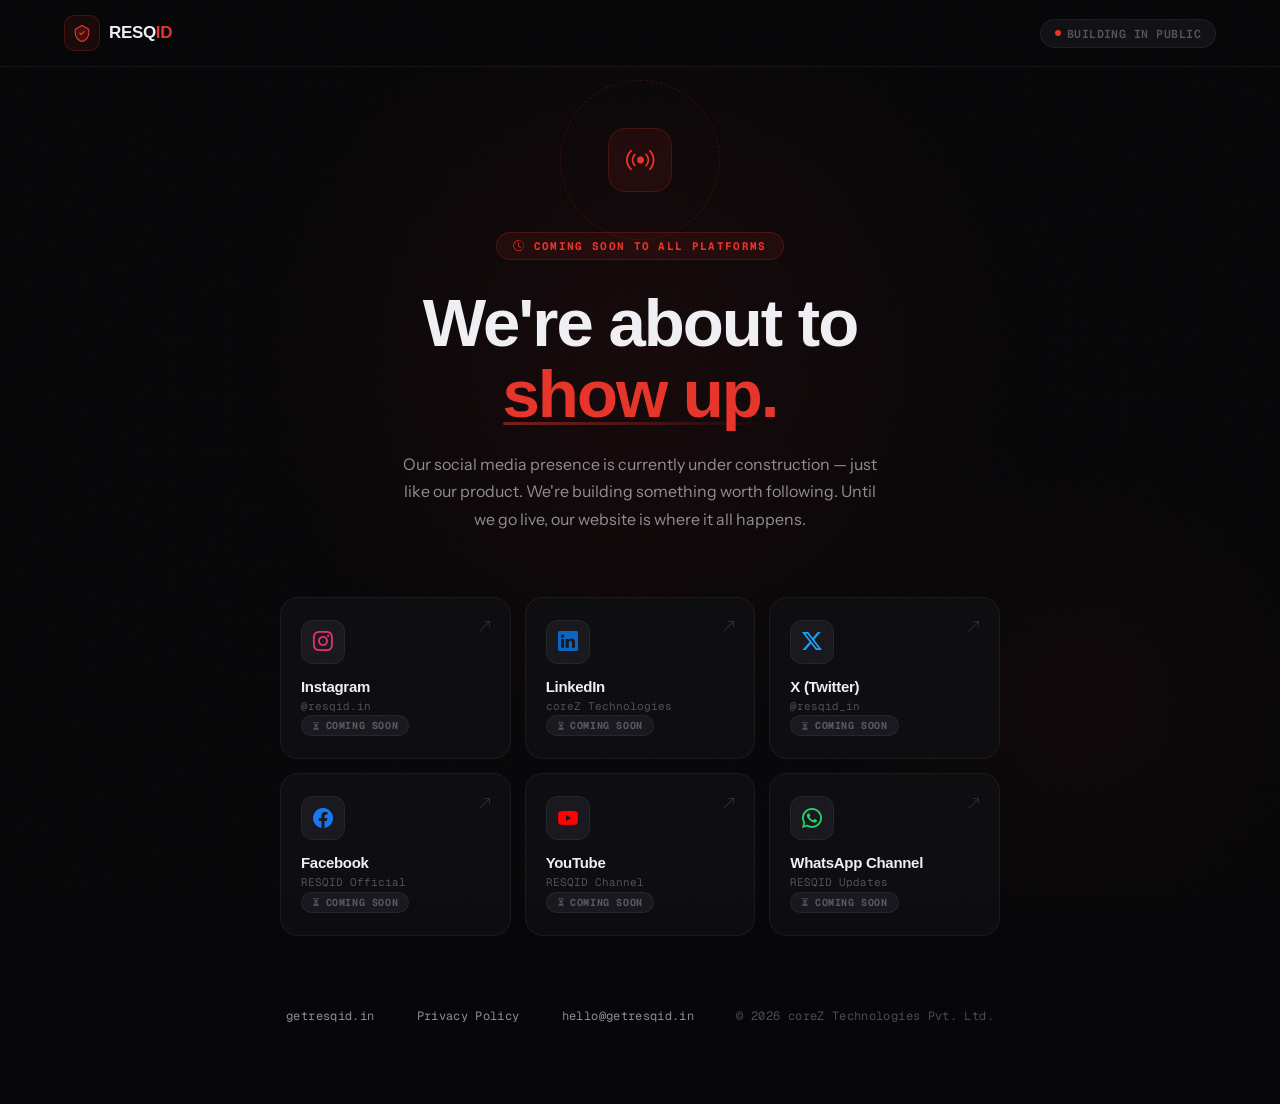
==== coming-soon.html @ dc074400 "fix minor bug" ====
<!doctype html>
<html lang="en">
  <head>
    <meta charset="UTF-8" />
    <meta name="viewport" content="width=device-width, initial-scale=1.0" />
    <title>Follow RESQID – Coming Soon</title>
    <meta
      name="description"
      content="RESQID is arriving on social media. Be the first to know when we go live."
    />
    <link rel="preconnect" href="https://fonts.googleapis.com" />
    <link rel="preconnect" href="https://fonts.gstatic.com" crossorigin />
    <link
      href="https://fonts.googleapis.com/css2?family=Cabinet+Grotesk:wght@400;500;700;800;900&family=Geist+Mono:wght@400;500&family=Instrument+Sans:ital,wght@0,400;0,500;0,600;1,400&display=swap"
      rel="stylesheet"
    />
    <link
      href="https://cdn.jsdelivr.net/npm/bootstrap-icons@1.11.3/font/bootstrap-icons.min.css"
      rel="stylesheet"
    />

    <style>
      :root {
        --red: #e8342a;
        --red-dk: #b5241c;
        --red-lt: rgba(232, 52, 42, 0.09);
        --red-bd: rgba(232, 52, 42, 0.2);
        --red-glow: rgba(232, 52, 42, 0.15);
        --bg: #070709;
        --s1: #0d0d10;
        --s2: #111115;
        --s3: #18181e;
        --s4: #1e1e26;
        --bd: rgba(255, 255, 255, 0.055);
        --bd2: rgba(255, 255, 255, 0.1);
        --tx: #f0f0f4;
        --tx2: rgba(240, 240, 244, 0.58);
        --tx3: rgba(240, 240, 244, 0.3);
        --tx4: rgba(240, 240, 244, 0.15);
        --ok: #10b981;
        --ok-lt: rgba(16, 185, 129, 0.1);
        --r: 12px;
        --rl: 18px;
        --rxl: 26px;
        --ease: cubic-bezier(0.34, 1.18, 0.64, 1);
        --ease-out: cubic-bezier(0, 0, 0.2, 1);
        --ease-spring: cubic-bezier(0.34, 1.56, 0.64, 1);
      }

      *,
      *::before,
      *::after {
        box-sizing: border-box;
        margin: 0;
        padding: 0;
      }

      html {
        overflow-x: hidden;
        scroll-behavior: smooth;
      }

      body {
        font-family: "Instrument Sans", sans-serif;
        background: var(--bg);
        color: var(--tx);
        overflow-x: hidden;
        min-height: 100vh;
        -webkit-font-smoothing: antialiased;
        text-rendering: optimizeLegibility;
      }

      h1,
      h2,
      h3,
      h4,
      h5,
      h6 {
        font-family: "Cabinet Grotesk", sans-serif;
      }

      ::selection {
        background: rgba(232, 52, 42, 0.18);
        color: var(--red);
      }

      ::-webkit-scrollbar {
        width: 3px;
      }
      ::-webkit-scrollbar-track {
        background: var(--bg);
      }
      ::-webkit-scrollbar-thumb {
        background: var(--red-bd);
        border-radius: 99px;
      }

      a {
        text-decoration: none;
        color: inherit;
      }

      /* ── NOISE OVERLAY ── */
      body::before {
        content: "";
        position: fixed;
        inset: 0;
        background-image: url("data:image/svg+xml,%3Csvg viewBox='0 0 512 512' xmlns='http://www.w3.org/2000/svg'%3E%3Cfilter id='noise'%3E%3CfeTurbulence type='fractalNoise' baseFrequency='0.85' numOctaves='4' stitchTiles='stitch'/%3E%3C/filter%3E%3Crect width='100%25' height='100%25' filter='url(%23noise)' opacity='1'/%3E%3C/svg%3E");
        opacity: 0.022;
        pointer-events: none;
        z-index: 9990;
      }

      /* ── AMBIENT BACKGROUND ── */
      .bg-ambient {
        position: fixed;
        inset: 0;
        pointer-events: none;
        z-index: 0;
        overflow: hidden;
      }

      .bg-ambient::before {
        content: "";
        position: absolute;
        width: 900px;
        height: 900px;
        left: 50%;
        top: 50%;
        transform: translate(-50%, -60%);
        background: radial-gradient(
          ellipse,
          rgba(232, 52, 42, 0.07) 0%,
          transparent 65%
        );
        animation: pulse-bg 8s ease-in-out infinite alternate;
      }

      .bg-ambient::after {
        content: "";
        position: absolute;
        width: 600px;
        height: 600px;
        right: -100px;
        bottom: -100px;
        background: radial-gradient(
          ellipse,
          rgba(232, 52, 42, 0.04) 0%,
          transparent 65%
        );
        animation: pulse-bg 11s ease-in-out infinite alternate-reverse;
      }

      .bg-grid {
        position: fixed;
        inset: 0;
        pointer-events: none;
        z-index: 0;
        background-image:
          linear-gradient(rgba(232, 52, 42, 0.025) 1px, transparent 1px),
          linear-gradient(90deg, rgba(232, 52, 42, 0.025) 1px, transparent 1px);
        background-size: 56px 56px;
        mask-image: radial-gradient(
          ellipse 80% 80% at 50% 50%,
          black 0%,
          transparent 100%
        );
      }

      @keyframes pulse-bg {
        from {
          opacity: 0.6;
          transform: translate(-50%, -60%) scale(1);
        }
        to {
          opacity: 1;
          transform: translate(-50%, -60%) scale(1.12);
        }
      }

      /* ── NAV ── */
      #nav {
        position: fixed;
        top: 0;
        left: 0;
        right: 0;
        z-index: 1000;
        background: rgba(7, 7, 9, 0.88);
        backdrop-filter: blur(12px) saturate(1.3);
        -webkit-backdrop-filter: blur(12px) saturate(1.3);
        border-bottom: 1px solid var(--bd);
      }

      .nav-in {
        max-width: 1200px;
        margin: 0 auto;
        display: flex;
        align-items: center;
        justify-content: space-between;
        padding: 15px 24px;
      }

      .nav-logo {
        display: flex;
        align-items: center;
        gap: 9px;
      }

      .nav-logo-icon {
        width: 36px;
        height: 36px;
        background: var(--red-lt);
        border: 1px solid var(--red-bd);
        border-radius: 10px;
        display: flex;
        align-items: center;
        justify-content: center;
        transition:
          transform 0.4s var(--ease-spring),
          box-shadow 0.3s var(--ease-out);
      }

      .nav-logo:hover .nav-logo-icon {
        transform: rotate(-12deg) scale(1.12);
        box-shadow: 0 0 22px rgba(232, 52, 42, 0.35);
      }

      .nav-logo-txt {
        font-family: "Cabinet Grotesk", sans-serif;
        font-size: 17px;
        font-weight: 900;
        color: var(--tx);
        letter-spacing: -0.02em;
      }

      .nav-logo-txt span {
        color: var(--red);
      }

      .nav-badge {
        display: inline-flex;
        align-items: center;
        gap: 6px;
        padding: 6px 14px;
        border-radius: 99px;
        border: 1px solid var(--bd);
        background: var(--s2);
        font-size: 11.5px;
        font-weight: 600;
        color: var(--tx3);
        letter-spacing: 0.04em;
        text-transform: uppercase;
        font-family: "Geist Mono", monospace;
      }

      .dot-pulse {
        width: 6px;
        height: 6px;
        border-radius: 50%;
        background: var(--red);
        animation: dot-pulse 2s ease-in-out infinite;
      }

      @keyframes dot-pulse {
        0%,
        100% {
          opacity: 1;
          box-shadow: 0 0 0 0 rgba(232, 52, 42, 0.5);
        }
        50% {
          opacity: 0.7;
          box-shadow: 0 0 0 5px rgba(232, 52, 42, 0);
        }
      }

      /* ── MAIN LAYOUT ── */
      .page-wrap {
        position: relative;
        z-index: 1;
        min-height: 100vh;
        display: flex;
        flex-direction: column;
        align-items: center;
        justify-content: center;
        padding: 120px 24px 80px;
      }

      /* ── HERO ── */
      .hero {
        text-align: center;
        max-width: 640px;
        margin: 0 auto 64px;
      }

      .hero-eyebrow {
        display: inline-flex;
        align-items: center;
        gap: 8px;
        padding: 6px 16px;
        border-radius: 99px;
        border: 1px solid var(--red-bd);
        background: var(--red-lt);
        font-size: 11px;
        font-weight: 700;
        color: var(--red);
        letter-spacing: 0.12em;
        text-transform: uppercase;
        font-family: "Geist Mono", monospace;
        margin-bottom: 28px;
        animation: fade-up 0.6s var(--ease-out) both;
      }

      .hero-title {
        font-family: "Cabinet Grotesk", sans-serif;
        font-size: clamp(2.6rem, 6vw, 4.2rem);
        font-weight: 900;
        line-height: 1.05;
        letter-spacing: -0.03em;
        color: var(--tx);
        margin-bottom: 22px;
        animation: fade-up 0.6s var(--ease-out) 0.1s both;
      }

      .hero-title .accent {
        color: var(--red);
        position: relative;
        display: inline-block;
      }

      .hero-title .accent::after {
        content: "";
        position: absolute;
        bottom: 4px;
        left: 0;
        right: 0;
        height: 3px;
        background: linear-gradient(90deg, var(--red), transparent);
        border-radius: 99px;
        opacity: 0.5;
      }

      .hero-body {
        font-size: 1rem;
        line-height: 1.7;
        color: var(--tx2);
        max-width: 480px;
        margin: 0 auto;
        animation: fade-up 0.6s var(--ease-out) 0.2s both;
      }

      /* ── SOCIAL GRID ── */
      .social-grid {
        display: grid;
        grid-template-columns: repeat(3, 1fr);
        gap: 14px;
        max-width: 720px;
        width: 100%;
        margin: 0 auto;
        animation: fade-up 0.6s var(--ease-out) 0.3s both;
      }

      @media (max-width: 600px) {
        .social-grid {
          grid-template-columns: 1fr 1fr;
        }
      }

      @media (max-width: 380px) {
        .social-grid {
          grid-template-columns: 1fr;
        }
      }

      .social-card {
        position: relative;
        display: flex;
        flex-direction: column;
        align-items: flex-start;
        gap: 14px;
        padding: 22px 20px;
        border-radius: var(--rl);
        border: 1px solid var(--bd);
        background: var(--s1);
        cursor: pointer;
        overflow: hidden;
        transition:
          border-color 0.25s var(--ease-out),
          transform 0.35s var(--ease-spring),
          box-shadow 0.3s var(--ease-out);
        text-align: left;
      }

      .social-card::before {
        content: "";
        position: absolute;
        inset: 0;
        opacity: 0;
        transition: opacity 0.3s var(--ease-out);
      }

      .social-card:hover {
        transform: translateY(-4px) scale(1.015);
        border-color: var(--bd2);
      }

      .social-card:hover::before {
        opacity: 1;
      }

      /* Per-platform accent colors */
      .social-card[data-platform="instagram"] {
        --accent: #e1306c;
      }
      .social-card[data-platform="linkedin"] {
        --accent: #0a66c2;
      }
      .social-card[data-platform="twitter"] {
        --accent: #1d9bf0;
      }
      .social-card[data-platform="facebook"] {
        --accent: #1877f2;
      }
      .social-card[data-platform="youtube"] {
        --accent: #ff0000;
      }
      .social-card[data-platform="whatsapp"] {
        --accent: #25d366;
      }

      .social-card::before {
        background: radial-gradient(
          ellipse 120% 120% at 0% 0%,
          rgba(var(--accent-rgb, 232, 52, 42), 0.06),
          transparent 70%
        );
      }

      .social-card:hover {
        box-shadow:
          0 8px 32px rgba(0, 0, 0, 0.35),
          0 0 0 1px rgba(255, 255, 255, 0.06);
      }

      /* Accent glow on hover via pseudo + custom props */
      .social-card[data-platform="instagram"]:hover {
        box-shadow:
          0 8px 32px rgba(0, 0, 0, 0.35),
          0 0 24px rgba(225, 48, 108, 0.1);
        border-color: rgba(225, 48, 108, 0.2);
      }
      .social-card[data-platform="linkedin"]:hover {
        box-shadow:
          0 8px 32px rgba(0, 0, 0, 0.35),
          0 0 24px rgba(10, 102, 194, 0.12);
        border-color: rgba(10, 102, 194, 0.25);
      }
      .social-card[data-platform="twitter"]:hover {
        box-shadow:
          0 8px 32px rgba(0, 0, 0, 0.35),
          0 0 24px rgba(29, 155, 240, 0.12);
        border-color: rgba(29, 155, 240, 0.25);
      }
      .social-card[data-platform="facebook"]:hover {
        box-shadow:
          0 8px 32px rgba(0, 0, 0, 0.35),
          0 0 24px rgba(24, 119, 242, 0.12);
        border-color: rgba(24, 119, 242, 0.25);
      }
      .social-card[data-platform="youtube"]:hover {
        box-shadow:
          0 8px 32px rgba(0, 0, 0, 0.35),
          0 0 24px rgba(255, 0, 0, 0.12);
        border-color: rgba(255, 0, 0, 0.2);
      }
      .social-card[data-platform="whatsapp"]:hover {
        box-shadow:
          0 8px 32px rgba(0, 0, 0, 0.35),
          0 0 24px rgba(37, 211, 102, 0.12);
        border-color: rgba(37, 211, 102, 0.2);
      }

      .card-icon-wrap {
        width: 44px;
        height: 44px;
        border-radius: 12px;
        display: flex;
        align-items: center;
        justify-content: center;
        font-size: 20px;
        background: var(--s3);
        border: 1px solid var(--bd);
        transition:
          transform 0.35s var(--ease-spring),
          background 0.25s;
        flex-shrink: 0;
      }

      .social-card:hover .card-icon-wrap {
        transform: scale(1.1) rotate(-6deg);
      }

      /* Icon colors */
      .social-card[data-platform="instagram"] .card-icon-wrap {
        color: #e1306c;
      }
      .social-card[data-platform="linkedin"] .card-icon-wrap {
        color: #0a66c2;
      }
      .social-card[data-platform="twitter"] .card-icon-wrap {
        color: #1d9bf0;
      }
      .social-card[data-platform="facebook"] .card-icon-wrap {
        color: #1877f2;
      }
      .social-card[data-platform="youtube"] .card-icon-wrap {
        color: #ff0000;
      }
      .social-card[data-platform="whatsapp"] .card-icon-wrap {
        color: #25d366;
      }

      .card-info {
        flex: 1;
        min-width: 0;
      }

      .card-name {
        font-family: "Cabinet Grotesk", sans-serif;
        font-size: 15px;
        font-weight: 800;
        color: var(--tx);
        margin-bottom: 4px;
        letter-spacing: -0.02em;
      }

      .card-handle {
        font-family: "Geist Mono", monospace;
        font-size: 11px;
        color: var(--tx3);
        white-space: nowrap;
        overflow: hidden;
        text-overflow: ellipsis;
      }

      .card-badge {
        margin-top: 2px;
        display: inline-flex;
        align-items: center;
        gap: 5px;
        padding: 3px 10px;
        border-radius: 99px;
        font-size: 10px;
        font-weight: 700;
        letter-spacing: 0.06em;
        text-transform: uppercase;
        font-family: "Geist Mono", monospace;
        background: var(--s3);
        border: 1px solid var(--bd);
        color: var(--tx3);
        width: fit-content;
        transition: all 0.25s var(--ease-out);
      }

      .card-badge i {
        font-size: 8px;
      }

      .card-arrow {
        position: absolute;
        top: 20px;
        right: 18px;
        color: var(--tx4);
        font-size: 14px;
        transition:
          transform 0.3s var(--ease-spring),
          color 0.2s;
      }

      .social-card:hover .card-arrow {
        color: var(--tx2);
        transform: translate(3px, -3px);
      }

      /* ── MODAL ── */
      .modal-overlay {
        position: fixed;
        inset: 0;
        z-index: 9000;
        background: rgba(7, 7, 9, 0.85);
        backdrop-filter: blur(12px) saturate(1.3);
        -webkit-backdrop-filter: blur(12px) saturate(1.3);
        display: flex;
        align-items: center;
        justify-content: center;
        padding: 24px;
        opacity: 0;
        pointer-events: none;
        transition: opacity 0.25s var(--ease-out);
      }

      .modal-overlay.open {
        opacity: 1;
        pointer-events: all;
      }

      .modal {
        position: relative;
        background: var(--s2);
        border: 1px solid var(--bd2);
        border-radius: var(--rxl);
        padding: 48px 40px 40px;
        max-width: 440px;
        width: 100%;
        text-align: center;
        transform: scale(0.92) translateY(20px);
        transition: transform 0.4s var(--ease-spring);
        box-shadow:
          0 32px 80px rgba(0, 0, 0, 0.6),
          0 0 0 1px rgba(255, 255, 255, 0.04);
      }

      .modal-overlay.open .modal {
        transform: scale(1) translateY(0);
      }

      .modal-close {
        position: absolute;
        top: 16px;
        right: 16px;
        width: 32px;
        height: 32px;
        border-radius: 8px;
        border: 1px solid var(--bd);
        background: var(--s3);
        color: var(--tx3);
        display: flex;
        align-items: center;
        justify-content: center;
        cursor: pointer;
        font-size: 14px;
        transition: all 0.2s var(--ease-out);
      }

      .modal-close:hover {
        background: var(--s4);
        color: var(--tx);
        border-color: var(--bd2);
      }

      .modal-icon {
        width: 72px;
        height: 72px;
        border-radius: 20px;
        display: flex;
        align-items: center;
        justify-content: center;
        font-size: 32px;
        margin: 0 auto 24px;
        border: 1px solid var(--bd);
        background: var(--s3);
        transition: transform 0.4s var(--ease-spring);
      }

      .modal-overlay.open .modal-icon {
        animation: icon-bounce 0.6s var(--ease-spring) 0.1s both;
      }

      @keyframes icon-bounce {
        from {
          transform: scale(0.7) rotate(-10deg);
          opacity: 0;
        }
        to {
          transform: scale(1) rotate(0deg);
          opacity: 1;
        }
      }

      .modal-platform {
        font-family: "Geist Mono", monospace;
        font-size: 10px;
        font-weight: 600;
        letter-spacing: 0.12em;
        text-transform: uppercase;
        color: var(--tx3);
        margin-bottom: 10px;
      }

      .modal-title {
        font-family: "Cabinet Grotesk", sans-serif;
        font-size: 1.75rem;
        font-weight: 900;
        letter-spacing: -0.03em;
        color: var(--tx);
        margin-bottom: 14px;
        line-height: 1.1;
      }

      .modal-body {
        font-size: 0.9rem;
        line-height: 1.7;
        color: var(--tx2);
        margin-bottom: 28px;
      }

      .modal-cta {
        display: inline-flex;
        align-items: center;
        gap: 8px;
        padding: 13px 26px;
        border-radius: var(--r);
        background: var(--s3);
        border: 1px solid var(--bd2);
        color: var(--tx2);
        font-size: 13.5px;
        font-weight: 600;
        cursor: default;
        margin-bottom: 16px;
        width: 100%;
        justify-content: center;
        transition: all 0.2s;
      }

      .modal-note {
        font-size: 11px;
        color: var(--tx3);
        font-family: "Geist Mono", monospace;
        letter-spacing: 0.03em;
      }

      .modal-note a {
        color: var(--red);
        text-decoration: underline;
        text-underline-offset: 3px;
      }

      /* ── FOOTER STRIP ── */
      .bottom-strip {
        margin-top: 72px;
        text-align: center;
        animation: fade-up 0.6s var(--ease-out) 0.45s both;
      }

      .bottom-strip p {
        font-size: 12px;
        color: var(--tx3);
        font-family: "Geist Mono", monospace;
        letter-spacing: 0.03em;
      }

      .bottom-strip a {
        color: var(--tx2);
        transition: color 0.2s;
      }

      .bottom-strip a:hover {
        color: var(--tx);
      }

      .divider {
        display: inline-block;
        margin: 0 10px;
        opacity: 0.3;
      }

      /* ── ANIMATIONS ── */
      @keyframes fade-up {
        from {
          opacity: 0;
          transform: translateY(18px);
        }
        to {
          opacity: 1;
          transform: translateY(0);
        }
      }

      /* ── STAGGER CARDS ── */
      .social-card:nth-child(1) {
        animation: fade-up 0.5s var(--ease-out) 0.3s both;
      }
      .social-card:nth-child(2) {
        animation: fade-up 0.5s var(--ease-out) 0.36s both;
      }
      .social-card:nth-child(3) {
        animation: fade-up 0.5s var(--ease-out) 0.42s both;
      }
      .social-card:nth-child(4) {
        animation: fade-up 0.5s var(--ease-out) 0.48s both;
      }
      .social-card:nth-child(5) {
        animation: fade-up 0.5s var(--ease-out) 0.54s both;
      }
      .social-card:nth-child(6) {
        animation: fade-up 0.5s var(--ease-out) 0.6s both;
      }

      /* ── RIPPLE ── */
      .ripple-ring {
        position: absolute;
        inset: -40px;
        border-radius: 50%;
        border: 1px dashed var(--red-bd);
        animation: ripple-spin 30s linear infinite;
        pointer-events: none;
      }

      @keyframes ripple-spin {
        from {
          transform: rotate(0deg);
        }
        to {
          transform: rotate(360deg);
        }
      }

      .hero-icon-wrap {
        position: relative;
        width: 80px;
        height: 80px;
        margin: 0 auto 32px;
        display: flex;
        align-items: center;
        justify-content: center;
      }

      .hero-icon {
        width: 64px;
        height: 64px;
        border-radius: 18px;
        background: var(--red-lt);
        border: 1px solid var(--red-bd);
        display: flex;
        align-items: center;
        justify-content: center;
        font-size: 28px;
        color: var(--red);
        position: relative;
        z-index: 1;
        animation: hero-icon-float 4s ease-in-out infinite alternate;
      }

      @keyframes hero-icon-float {
        from {
          transform: translateY(0px) rotate(0deg);
        }
        to {
          transform: translateY(-6px) rotate(3deg);
        }
      }
    </style>
  </head>

  <body>
    <!-- Backgrounds -->
    <div class="bg-ambient"></div>
    <div class="bg-grid"></div>

    <!-- Nav -->
    <nav id="nav">
      <div class="nav-in">
        <a href="/" class="nav-logo">
          <div class="nav-logo-icon">
            <svg width="18" height="18" viewBox="0 0 24 24" fill="none">
              <path
                d="M12 2L3 7v5c0 5.25 3.8 10.15 9 11.35C17.2 22.15 21 17.25 21 12V7L12 2z"
                fill="#e8342a"
                opacity=".18"
              />
              <path
                d="M12 2L3 7v5c0 5.25 3.8 10.15 9 11.35C17.2 22.15 21 17.25 21 12V7L12 2z"
                stroke="#e8342a"
                stroke-width="1.5"
                stroke-linejoin="round"
              />
              <path
                d="M9 12l2 2 4-4"
                stroke="#e8342a"
                stroke-width="1.5"
                stroke-linecap="round"
                stroke-linejoin="round"
              />
            </svg>
          </div>
          <span class="nav-logo-txt">RESQ<span>ID</span></span>
        </a>
        <div class="nav-badge">
          <div class="dot-pulse"></div>
          Building in Public
        </div>
      </div>
    </nav>

    <!-- Page -->
    <div class="page-wrap">
      <!-- Hero -->
      <div class="hero">
        <div class="hero-icon-wrap">
          <div class="ripple-ring"></div>
          <div class="hero-icon">
            <i class="bi bi-broadcast"></i>
          </div>
        </div>

        <div class="hero-eyebrow">
          <i class="bi bi-clock-history"></i>
          Coming Soon to All Platforms
        </div>

        <h1 class="hero-title">
          We're about to<br />
          <span class="accent">show up.</span>
        </h1>

        <p class="hero-body">
          Our social media presence is currently under construction — just like
          our product. We're building something worth following. Until we go
          live, our website is where it all happens.
        </p>
      </div>

      <!-- Social Cards -->
      <div class="social-grid">
        <!-- Instagram -->
        <div
          class="social-card"
          data-platform="instagram"
          data-name="Instagram"
          data-handle="@resqid.in"
          data-desc="Behind-the-scenes, product updates, and stories from our journey — from student desks to school corridors."
          onclick="openModal(this)"
        >
          <div class="card-arrow"><i class="bi bi-arrow-up-right"></i></div>
          <div class="card-icon-wrap"><i class="bi bi-instagram"></i></div>
          <div class="card-info">
            <div class="card-name">Instagram</div>
            <div class="card-handle">@resqid.in</div>
            <div class="card-badge">
              <i class="bi bi-hourglass-split"></i> Coming Soon
            </div>
          </div>
        </div>

        <!-- LinkedIn -->
        <div
          class="social-card"
          data-platform="linkedin"
          data-name="LinkedIn"
          data-handle="RESQID · coreZ Technologies"
          data-desc="Company milestones, product announcements, and thought leadership on school safety and student tech in India."
          onclick="openModal(this)"
        >
          <div class="card-arrow"><i class="bi bi-arrow-up-right"></i></div>
          <div class="card-icon-wrap"><i class="bi bi-linkedin"></i></div>
          <div class="card-info">
            <div class="card-name">LinkedIn</div>
            <div class="card-handle">coreZ Technologies</div>
            <div class="card-badge">
              <i class="bi bi-hourglass-split"></i> Coming Soon
            </div>
          </div>
        </div>

        <!-- X / Twitter -->
        <div
          class="social-card"
          data-platform="twitter"
          data-name="X (Twitter)"
          data-handle="@resqid_in"
          data-desc="Real-time product thoughts, launch updates, and honest founder commentary. We'll say what we mean."
          onclick="openModal(this)"
        >
          <div class="card-arrow"><i class="bi bi-arrow-up-right"></i></div>
          <div class="card-icon-wrap"><i class="bi bi-twitter-x"></i></div>
          <div class="card-info">
            <div class="card-name">X (Twitter)</div>
            <div class="card-handle">@resqid_in</div>
            <div class="card-badge">
              <i class="bi bi-hourglass-split"></i> Coming Soon
            </div>
          </div>
        </div>

        <!-- Facebook -->
        <div
          class="social-card"
          data-platform="facebook"
          data-name="Facebook"
          data-handle="RESQID Official"
          data-desc="Community updates, school partnership news, and parent-facing announcements about RESQID rollouts."
          onclick="openModal(this)"
        >
          <div class="card-arrow"><i class="bi bi-arrow-up-right"></i></div>
          <div class="card-icon-wrap"><i class="bi bi-facebook"></i></div>
          <div class="card-info">
            <div class="card-name">Facebook</div>
            <div class="card-handle">RESQID Official</div>
            <div class="card-badge">
              <i class="bi bi-hourglass-split"></i> Coming Soon
            </div>
          </div>
        </div>

        <!-- YouTube -->
        <div
          class="social-card"
          data-platform="youtube"
          data-name="YouTube"
          data-handle="RESQID"
          data-desc="Product walkthroughs, school onboarding guides, and the story of building RESQID from the ground up."
          onclick="openModal(this)"
        >
          <div class="card-arrow"><i class="bi bi-arrow-up-right"></i></div>
          <div class="card-icon-wrap"><i class="bi bi-youtube"></i></div>
          <div class="card-info">
            <div class="card-name">YouTube</div>
            <div class="card-handle">RESQID Channel</div>
            <div class="card-badge">
              <i class="bi bi-hourglass-split"></i> Coming Soon
            </div>
          </div>
        </div>

        <!-- WhatsApp Channel -->
        <div
          class="social-card"
          data-platform="whatsapp"
          data-name="WhatsApp Channel"
          data-handle="RESQID Updates"
          data-desc="Instant launch alerts, school enrollment open dates, and critical product updates — delivered directly to your WhatsApp."
          onclick="openModal(this)"
        >
          <div class="card-arrow"><i class="bi bi-arrow-up-right"></i></div>
          <div class="card-icon-wrap"><i class="bi bi-whatsapp"></i></div>
          <div class="card-info">
            <div class="card-name">WhatsApp Channel</div>
            <div class="card-handle">RESQID Updates</div>
            <div class="card-badge">
              <i class="bi bi-hourglass-split"></i> Coming Soon
            </div>
          </div>
        </div>
      </div>

      <!-- Bottom strip -->
      <div class="bottom-strip">
        <p>
          <a href="/">getresqid.in</a>
          <span class="divider">·</span>
          <a href="/privacy-policy.html">Privacy Policy</a>
          <span class="divider">·</span>
          <a href="mailto:hello@getresqid.in">hello@getresqid.in</a>
          <span class="divider">·</span>
          © 2026 coreZ Technologies Pvt. Ltd.
        </p>
      </div>
    </div>

    <!-- Modal -->
    <div class="modal-overlay" id="modal" onclick="closeModal(event)">
      <div class="modal">
        <button class="modal-close" onclick="closeModalBtn()">
          <i class="bi bi-x"></i>
        </button>

        <div class="modal-icon" id="modal-icon"></div>
        <div class="modal-platform" id="modal-platform"></div>
        <h2 class="modal-title" id="modal-title"></h2>
        <p class="modal-body" id="modal-body"></p>

        <div class="modal-cta">
          <i class="bi bi-hourglass-split"></i>
          Page not live yet — check back soon
        </div>

        <p class="modal-note">
          In the meantime, visit us at
          <a href="/">getresqid.in</a>
          &nbsp;or write to
          <a href="mailto:hello@getresqid.in">hello@getresqid.in</a>
        </p>
      </div>
    </div>

    <script>
      const iconMap = {
        instagram: "bi bi-instagram",
        linkedin: "bi bi-linkedin",
        twitter: "bi bi-twitter-x",
        facebook: "bi bi-facebook",
        youtube: "bi bi-youtube",
        whatsapp: "bi bi-whatsapp",
      };

      const colorMap = {
        instagram: "#e1306c",
        linkedin: "#0a66c2",
        twitter: "#1d9bf0",
        facebook: "#1877f2",
        youtube: "#ff0000",
        whatsapp: "#25d366",
      };

      function openModal(card) {
        const platform = card.dataset.platform;
        const name = card.dataset.name;
        const handle = card.dataset.handle;
        const desc = card.dataset.desc;
        const color = colorMap[platform];

        const icon = document.getElementById("modal-icon");
        icon.innerHTML = `<i class="${iconMap[platform]}" style="color:${color}"></i>`;
        icon.style.borderColor = color + "33";
        icon.style.background = color + "11";

        document.getElementById("modal-platform").textContent =
          platform.toUpperCase();
        document.getElementById("modal-title").textContent = name;
        document.getElementById("modal-body").textContent = desc;

        document.getElementById("modal").classList.add("open");
        document.body.style.overflow = "hidden";
      }

      function closeModal(e) {
        if (e.target === document.getElementById("modal")) closeModalBtn();
      }

      function closeModalBtn() {
        document.getElementById("modal").classList.remove("open");
        document.body.style.overflow = "";
      }

      document.addEventListener("keydown", (e) => {
        if (e.key === "Escape") closeModalBtn();
      });
    </script>
  </body>
</html>
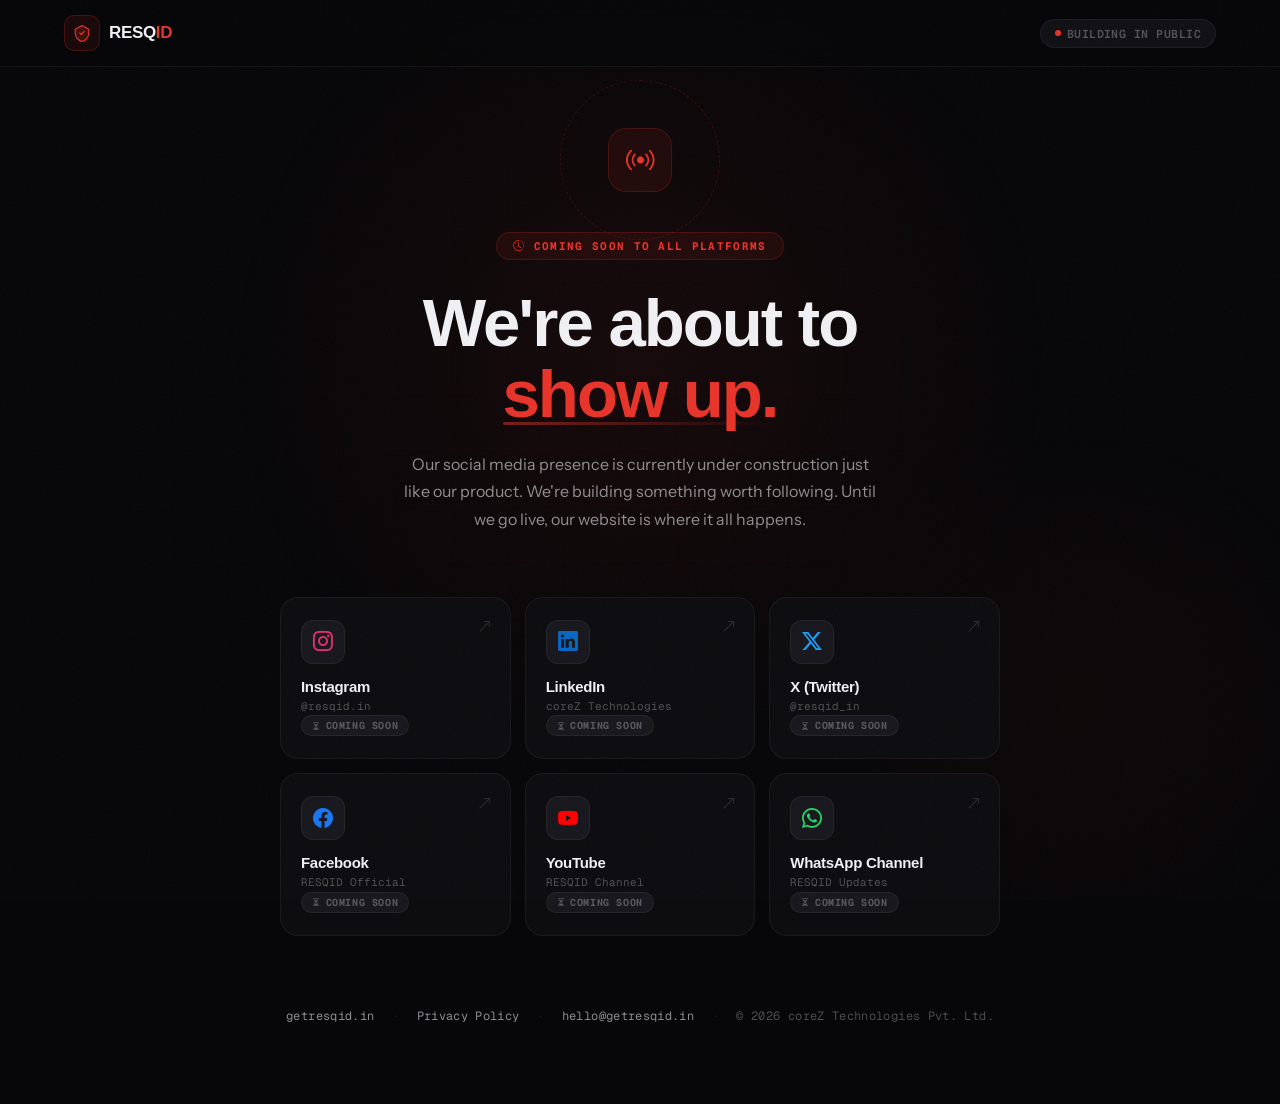
==== commit 663b2113: "fix minor design issues" ====
--- a/coming-soon.html
+++ b/coming-soon.html
@@ -913,7 +913,7 @@
         </h1>
 
         <p class="hero-body">
-          Our social media presence is currently under construction — just like
+          Our social media presence is currently under construction just like
           our product. We're building something worth following. Until we go
           live, our website is where it all happens.
         </p>
@@ -927,7 +927,7 @@
           data-platform="instagram"
           data-name="Instagram"
           data-handle="@resqid.in"
-          data-desc="Behind-the-scenes, product updates, and stories from our journey — from student desks to school corridors."
+          data-desc="Behind-the-scenes, product updates, and stories from our journey   from student desks to school corridors."
           onclick="openModal(this)"
         >
           <div class="card-arrow"><i class="bi bi-arrow-up-right"></i></div>
@@ -1027,7 +1027,7 @@
           data-platform="whatsapp"
           data-name="WhatsApp Channel"
           data-handle="RESQID Updates"
-          data-desc="Instant launch alerts, school enrollment open dates, and critical product updates — delivered directly to your WhatsApp."
+          data-desc="Instant launch alerts, school enrollment open dates, and critical product updates   delivered directly to your WhatsApp."
           onclick="openModal(this)"
         >
           <div class="card-arrow"><i class="bi bi-arrow-up-right"></i></div>
@@ -1070,7 +1070,7 @@
 
         <div class="modal-cta">
           <i class="bi bi-hourglass-split"></i>
-          Page not live yet — check back soon
+          Page not live yet check back soon
         </div>
 
         <p class="modal-note">
